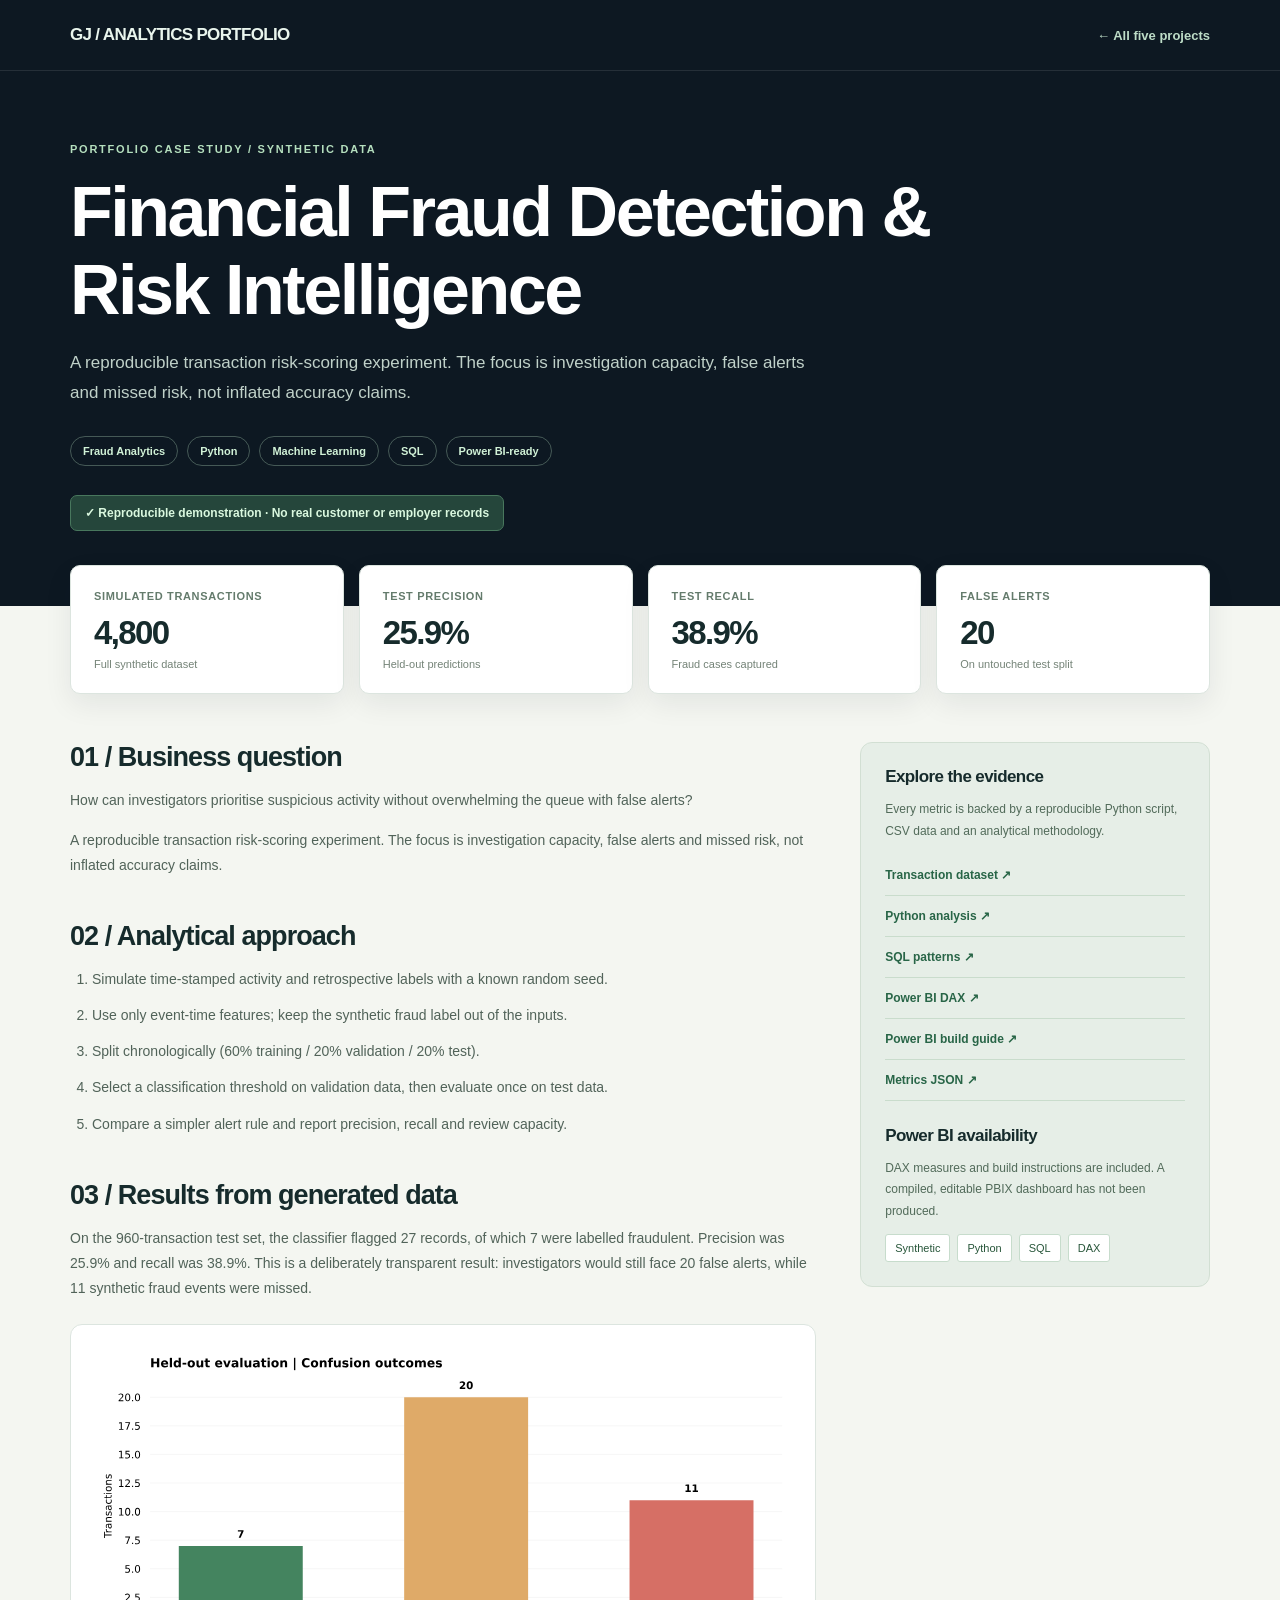
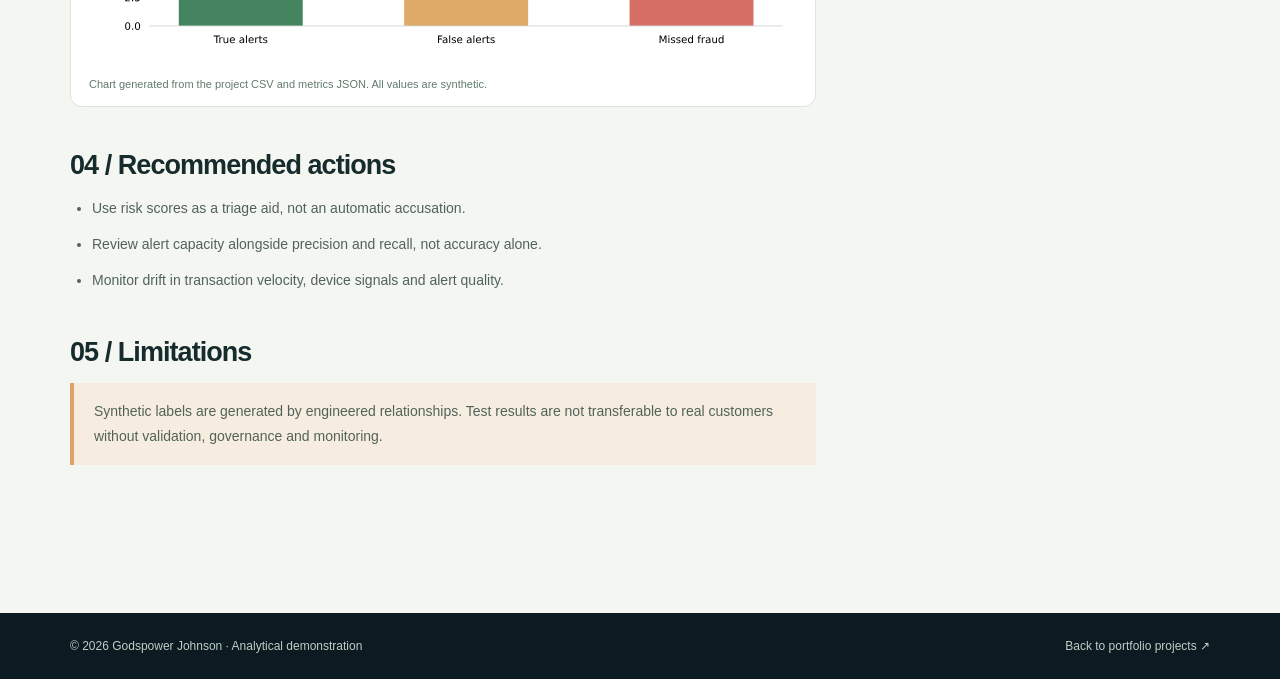
==== projects/fraud-intelligence/index.html @ c91053ee "Add five reproducible analytics projects and integrate their case studies into portfolio" ====
<!doctype html><html lang="en"><head><meta charset="utf-8"><meta name="viewport" content="width=device-width, initial-scale=1"><meta name="description" content="Fraud scoring with chronological validation, baseline rules and investigator-oriented metrics."><title>Financial Fraud Detection &amp; Risk Intelligence | Godspower Johnson</title><link rel="stylesheet" href="../project.css"></head>
 <body><div class="topbar"><div class="container bar-inner"><a class="logo" href="../../index.html#home">GJ / ANALYTICS PORTFOLIO</a><a class="back" href="../../index.html#work">← All five projects</a></div></div>
 <header class="hero"><div class="container"><div class="eyebrow">PORTFOLIO CASE STUDY / SYNTHETIC DATA</div><h1>Financial Fraud Detection &amp; Risk Intelligence</h1><p>A reproducible transaction risk-scoring experiment. The focus is investigation capacity, false alerts and missed risk, not inflated accuracy claims.</p><div class="tag-list"><span class="tag">Fraud Analytics</span><span class="tag">Python</span><span class="tag">Machine Learning</span><span class="tag">SQL</span><span class="tag">Power BI-ready</span></div><div class="synthetic">✓ Reproducible demonstration · No real customer or employer records</div></div></header>
 <main class="page"><div class="container"><div class="metric-grid"><div class="metric"><div class="label">Simulated transactions</div><div class="value">4,800</div><div class="note">Full synthetic dataset</div></div><div class="metric"><div class="label">Test precision</div><div class="value">25.9%</div><div class="note">Held-out predictions</div></div><div class="metric"><div class="label">Test recall</div><div class="value">38.9%</div><div class="note">Fraud cases captured</div></div><div class="metric"><div class="label">False alerts</div><div class="value">20</div><div class="note">On untouched test split</div></div></div><div class="layout"><div class="content">
 <section class="section"><h2>01 / Business question</h2><p>How can investigators prioritise suspicious activity without overwhelming the queue with false alerts?</p><p>A reproducible transaction risk-scoring experiment. The focus is investigation capacity, false alerts and missed risk, not inflated accuracy claims.</p></section>
 <section class="section"><h2>02 / Analytical approach</h2><ol><li>Simulate time-stamped activity and retrospective labels with a known random seed.</li><li>Use only event-time features; keep the synthetic fraud label out of the inputs.</li><li>Split chronologically (60% training / 20% validation / 20% test).</li><li>Select a classification threshold on validation data, then evaluate once on test data.</li><li>Compare a simpler alert rule and report precision, recall and review capacity.</li></ol></section>
 <section class="section"><h2>03 / Results from generated data</h2><p>On the 960-transaction test set, the classifier flagged 27 records, of which 7 were labelled fraudulent. Precision was 25.9% and recall was 38.9%. This is a deliberately transparent result: investigators would still face 20 false alerts, while 11 synthetic fraud events were missed.</p><figure class="diagram"><img src="results/summary.svg" alt="Reproducible chart for Financial Fraud Detection &amp; Risk Intelligence" loading="lazy"><figcaption>Chart generated from the project CSV and metrics JSON. All values are synthetic.</figcaption></figure></section>
 <section class="section"><h2>04 / Recommended actions</h2><ul><li>Use risk scores as a triage aid, not an automatic accusation.</li><li>Review alert capacity alongside precision and recall, not accuracy alone.</li><li>Monitor drift in transaction velocity, device signals and alert quality.</li></ul></section>
 <section class="section"><h2>05 / Limitations</h2><p class="evidence caution">Synthetic labels are generated by engineered relationships. Test results are not transferable to real customers without validation, governance and monitoring.</p></section>
 </div><aside class="side"><h3>Explore the evidence</h3><p>Every metric is backed by a reproducible Python script, CSV data and an analytical methodology.</p><a class="resource" href="data/transactions.csv" download>Transaction dataset ↗</a><a class="resource" href="src/run.py" download>Python analysis ↗</a><a class="resource" href="src/analysis.sql" download>SQL patterns ↗</a><a class="resource" href="powerbi/measures.dax" download>Power BI DAX ↗</a><a class="resource" href="powerbi/REPORT_SPEC.md" download>Power BI build guide ↗</a><a class="resource" href="results/metrics.json" download>Metrics JSON ↗</a>
 <h3 style="margin-top:25px">Power BI availability</h3><p>DAX measures and build instructions are included. A compiled, editable PBIX dashboard has not been produced.</p><div class="pills"><span class="pill">Synthetic</span><span class="pill">Python</span><span class="pill">SQL</span><span class="pill">DAX</span></div></aside></div></div></main>
 <footer class="mini-footer"><div class="container"><span>© 2026 Godspower Johnson · Analytical demonstration</span><a href="../../index.html#work">Back to portfolio projects ↗</a></div></footer></body></html>
---- projects/project.css ----
:root{--deep:#0d1822;--navy:#132d31;--mint:#bff1c9;--green:#326b4f;--ink:#162b2c;--paper:#f4f6f1;--muted:#5d706c;--line:#dce5df}
*{box-sizing:border-box}html{scroll-behavior:smooth}body{margin:0;background:var(--paper);color:var(--ink);font-family:Inter,'DM Sans',Arial,sans-serif}a{text-decoration:none;color:inherit}a:focus-visible{outline:3px solid #6cb5a4;outline-offset:4px}h1,h2,h3{letter-spacing:-.035em}p{line-height:1.8}.container{width:min(1140px,calc(100% - 46px));margin:auto}
.topbar{background:var(--deep);color:#e9f5ed;border-bottom:1px solid #ffffff19}.bar-inner{display:flex;justify-content:space-between;align-items:center;min-height:70px;gap:18px;font-size:13px}.logo{font-size:17px;letter-spacing:-.04em;font-weight:850}.back{color:#bddcc7;font-weight:700}.back:hover{color:white}
.hero{background:var(--deep);color:white;padding:72px 0 75px}.eyebrow{font-size:11px;color:#b5dfbe;letter-spacing:.16em;text-transform:uppercase;font-weight:800}.hero h1{font-size:clamp(37px,6.2vw,70px);line-height:1.12;max-width:930px;margin:18px 0 18px}.hero p{max-width:750px;color:#c0d1c9;font-size:17px;margin:0}.tag-list{display:flex;flex-wrap:wrap;gap:9px;margin-top:27px}.tag{border:1px solid #77938488;color:#d1f2d7;border-radius:40px;padding:8px 12px;font-size:11px;font-weight:700}.synthetic{display:inline-flex;gap:9px;align-items:center;background:#25463b;color:#daf8df;padding:10px 14px;border:1px solid #48775d;border-radius:7px;margin-top:29px;font-size:12px;font-weight:750}
.page{padding:55px 0 105px}.metric-grid{display:grid;grid-template-columns:repeat(4,1fr);gap:15px;margin:-96px 0 48px;position:relative}.metric{background:#fff;box-shadow:0 10px 28px #111f2c13;border:1px solid var(--line);border-radius:10px;padding:23px;min-height:125px}.metric .label{font-size:11px;line-height:1.4;letter-spacing:.06em;text-transform:uppercase;color:#647b6c;font-weight:750}.metric .value{font-size:clamp(21px,3vw,33px);font-weight:850;letter-spacing:-.05em;margin-top:10px;overflow-wrap:anywhere}.metric .note{font-size:11px;color:#748377;margin-top:6px}
.layout{display:grid;grid-template-columns:minmax(0,1.6fr) minmax(250px,.75fr);gap:44px;align-items:start}.section{margin-bottom:43px}.section h2{font-size:27px;margin:0 0 15px}.section>p,.section li{font-size:14px;color:#516359;line-height:1.8}.section ul,.section ol{padding-left:22px;margin-top:6px}.section li{margin-bottom:11px}.diagram{background:white;padding:12px;border:1px solid var(--line);border-radius:12px;margin:23px 0 10px}.diagram img{display:block;width:100%;height:auto}.diagram figcaption{font-size:11px;color:#607b6c;padding:12px 6px 4px}.side{background:#e6eee7;border:1px solid #d2dfd3;border-radius:12px;padding:24px;position:sticky;top:22px}.side h3{font-size:17px;margin:0 0 8px}.side p{font-size:12px;color:#526b5a}.resource{display:block;padding:13px 0;font-size:12px;font-weight:750;color:#286547;border-bottom:1px solid #c9dccc}.resource:hover{color:#12472b}.pills{display:flex;flex-wrap:wrap;gap:7px}.pill{font-size:11px;padding:7px 9px;background:white;color:#28563a;border-radius:3px;border:1px solid #c7dccc}.evidence{border-left:4px solid #6d9f79;background:#e8f1e8;padding:16px 20px;font-size:13px;color:#355a41;line-height:1.8}.caution{border-left-color:#dca165;background:#f6ede0;color:#705339}.mini-footer{background:#0b1b21;padding:26px 0;color:#bdcfc5;font-size:12px}.mini-footer .container{display:flex;justify-content:space-between;flex-wrap:wrap;gap:15px}
@media(max-width:950px){.metric-grid{grid-template-columns:repeat(2,1fr)}.layout{grid-template-columns:1fr}.side{position:static}}
@media(max-width:600px){.hero{padding:50px 0 105px}.hero h1{font-size:37px}.hero p{font-size:14px}.metric-grid{gap:10px}.metric{padding:16px;min-height:115px}.metric .value{font-size:23px}.page{padding-bottom:55px}}
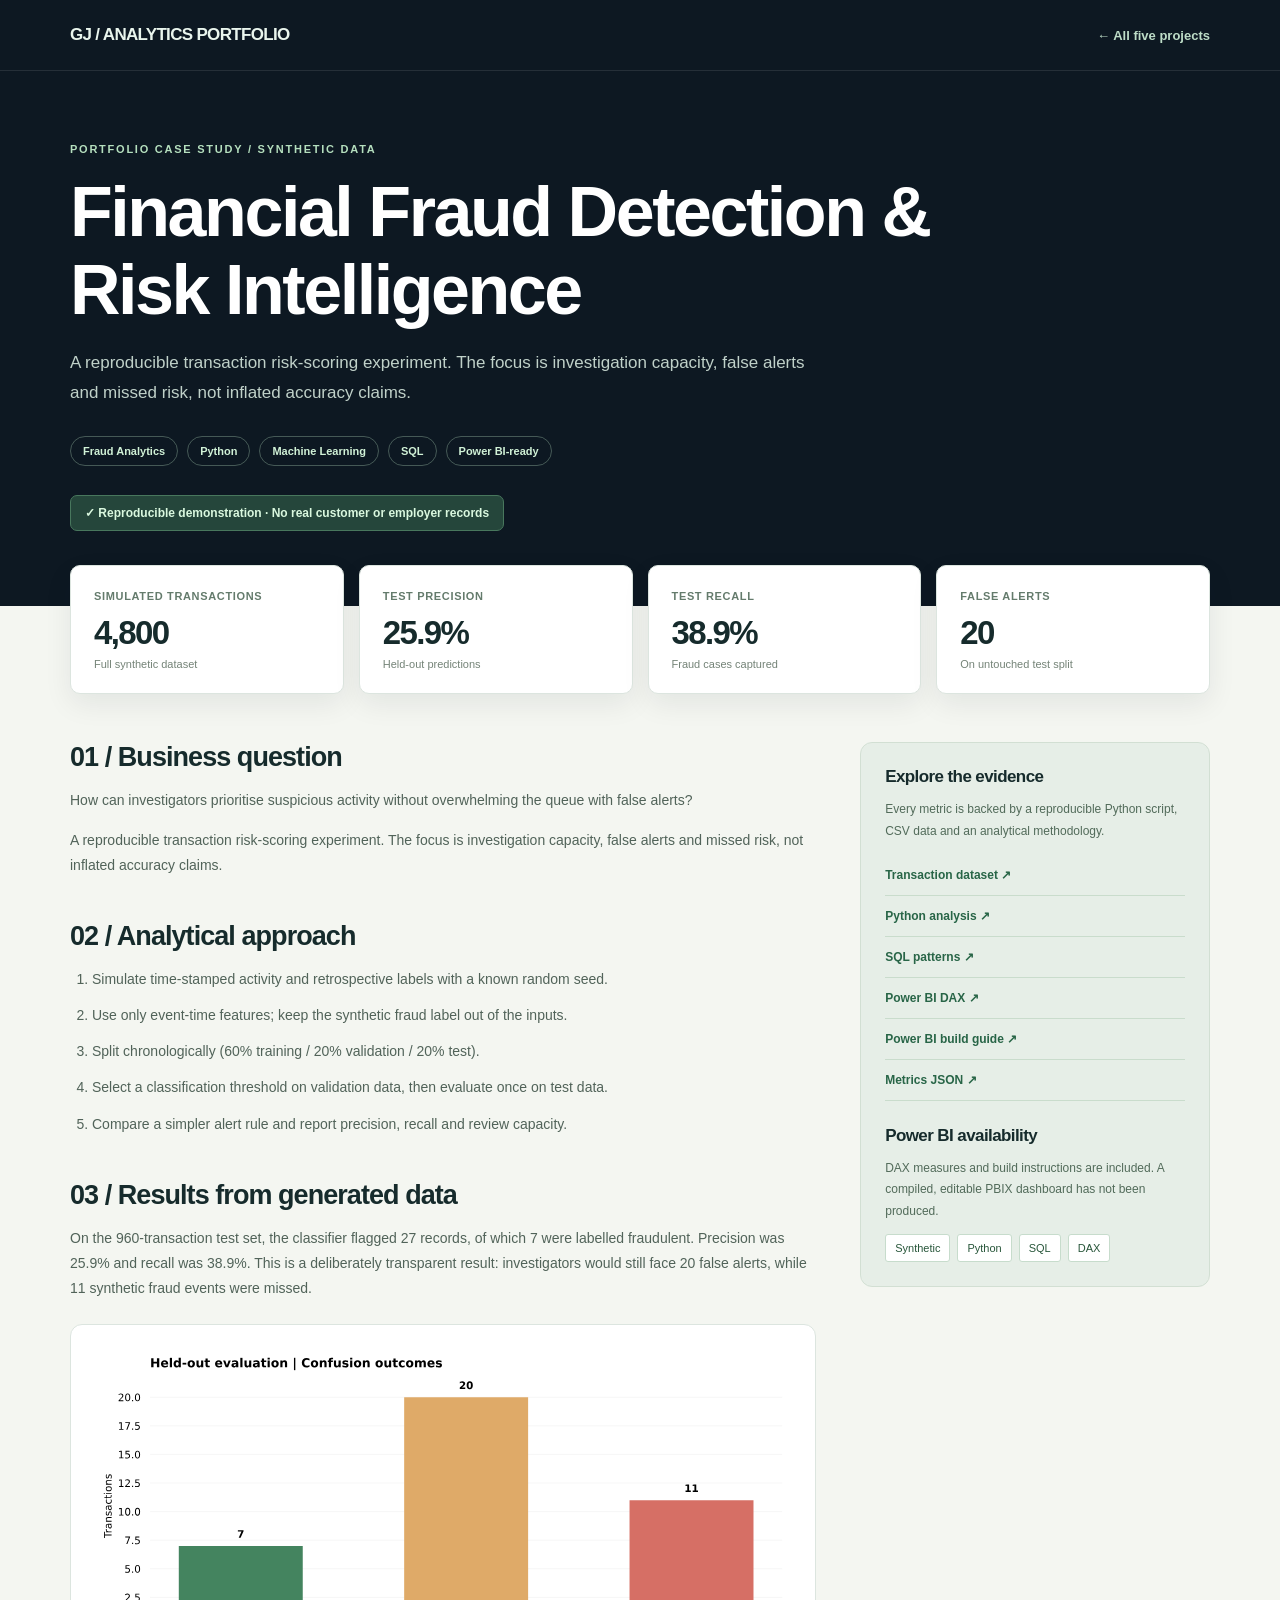
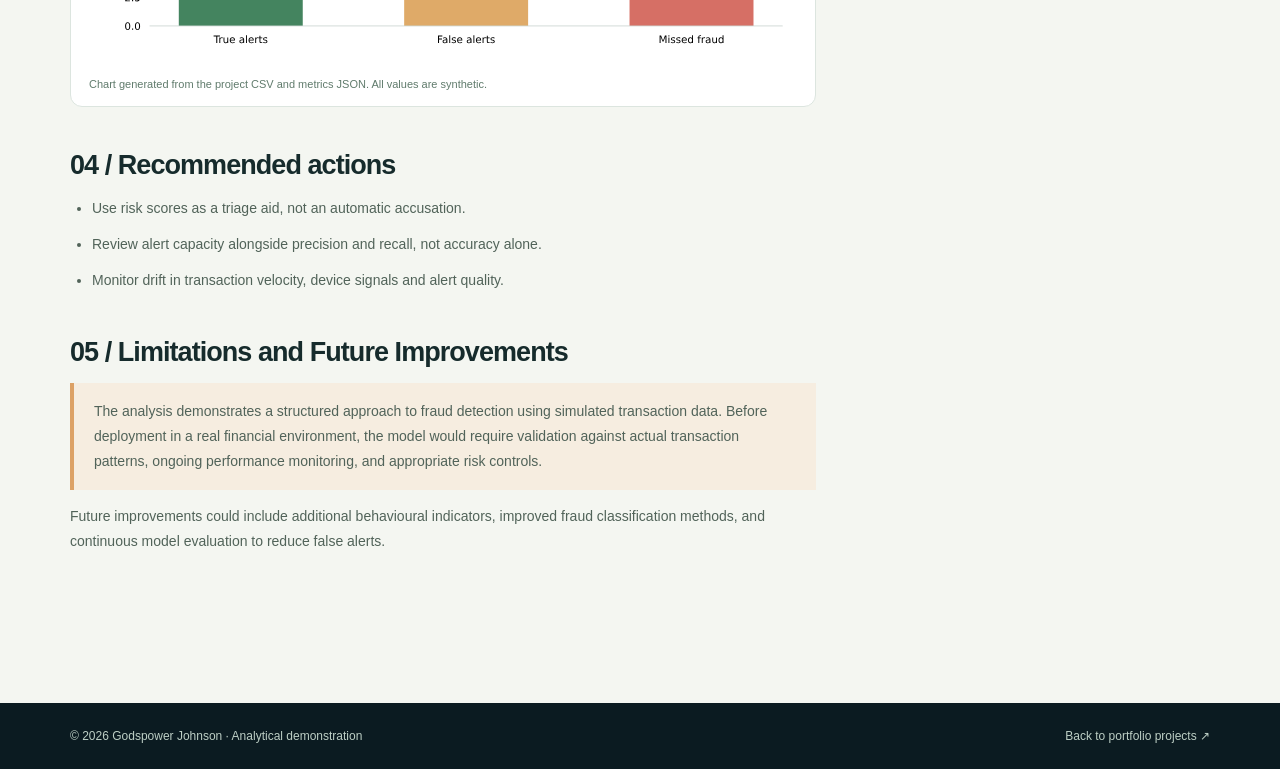
==== commit 745647dc: "Clarify fraud case-study limitations and next improvements" ====
--- a/projects/fraud-intelligence/index.html
+++ b/projects/fraud-intelligence/index.html
@@ -6,7 +6,7 @@
  <section class="section"><h2>02 / Analytical approach</h2><ol><li>Simulate time-stamped activity and retrospective labels with a known random seed.</li><li>Use only event-time features; keep the synthetic fraud label out of the inputs.</li><li>Split chronologically (60% training / 20% validation / 20% test).</li><li>Select a classification threshold on validation data, then evaluate once on test data.</li><li>Compare a simpler alert rule and report precision, recall and review capacity.</li></ol></section>
  <section class="section"><h2>03 / Results from generated data</h2><p>On the 960-transaction test set, the classifier flagged 27 records, of which 7 were labelled fraudulent. Precision was 25.9% and recall was 38.9%. This is a deliberately transparent result: investigators would still face 20 false alerts, while 11 synthetic fraud events were missed.</p><figure class="diagram"><img src="results/summary.svg" alt="Reproducible chart for Financial Fraud Detection &amp; Risk Intelligence" loading="lazy"><figcaption>Chart generated from the project CSV and metrics JSON. All values are synthetic.</figcaption></figure></section>
  <section class="section"><h2>04 / Recommended actions</h2><ul><li>Use risk scores as a triage aid, not an automatic accusation.</li><li>Review alert capacity alongside precision and recall, not accuracy alone.</li><li>Monitor drift in transaction velocity, device signals and alert quality.</li></ul></section>
- <section class="section"><h2>05 / Limitations</h2><p class="evidence caution">Synthetic labels are generated by engineered relationships. Test results are not transferable to real customers without validation, governance and monitoring.</p></section>
+ <section class="section"><h2>05 / Limitations and Future Improvements</h2><p class="evidence caution">The analysis demonstrates a structured approach to fraud detection using simulated transaction data. Before deployment in a real financial environment, the model would require validation against actual transaction patterns, ongoing performance monitoring, and appropriate risk controls.</p><p>Future improvements could include additional behavioural indicators, improved fraud classification methods, and continuous model evaluation to reduce false alerts.</p></section>
  </div><aside class="side"><h3>Explore the evidence</h3><p>Every metric is backed by a reproducible Python script, CSV data and an analytical methodology.</p><a class="resource" href="data/transactions.csv" download>Transaction dataset ↗</a><a class="resource" href="src/run.py" download>Python analysis ↗</a><a class="resource" href="src/analysis.sql" download>SQL patterns ↗</a><a class="resource" href="powerbi/measures.dax" download>Power BI DAX ↗</a><a class="resource" href="powerbi/REPORT_SPEC.md" download>Power BI build guide ↗</a><a class="resource" href="results/metrics.json" download>Metrics JSON ↗</a>
  <h3 style="margin-top:25px">Power BI availability</h3><p>DAX measures and build instructions are included. A compiled, editable PBIX dashboard has not been produced.</p><div class="pills"><span class="pill">Synthetic</span><span class="pill">Python</span><span class="pill">SQL</span><span class="pill">DAX</span></div></aside></div></div></main>
  <footer class="mini-footer"><div class="container"><span>© 2026 Godspower Johnson · Analytical demonstration</span><a href="../../index.html#work">Back to portfolio projects ↗</a></div></footer></body></html>
